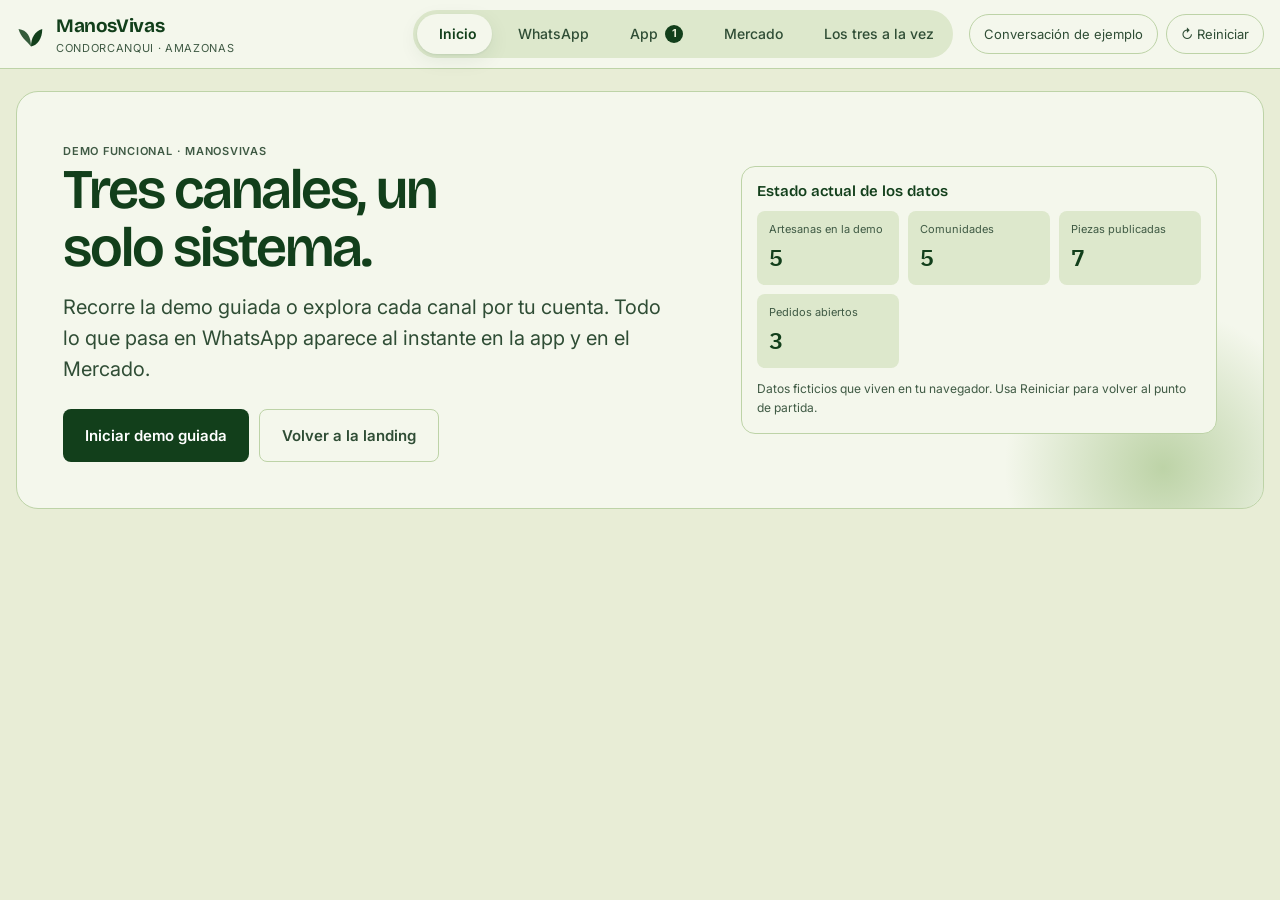
==== demo.html @ 079ddec4 "ManosVivas: landing y demo funcional Landing animada y demo navegable de los tres canales (Agente Ne" ====
<!doctype html>
<html lang="es-PE">
<head>
<meta name="viewport" content="width=device-width, initial-scale=1, viewport-fit=cover">
<meta charset="utf-8">
<title>ManosVivas · Demo</title>
<meta name="claude:viewport-fit-sides" content="cover">
<meta name="description" content="Prototipo navegable de ManosVivas: Agente Negocio, Agente Marca y Mercado, sincronizados en vivo.">
<link rel="icon" href="data:image/svg+xml,%3Csvg xmlns=%22http://www.w3.org/2000/svg%22 viewBox=%220 0 28 28%22%3E%3Cpath d=%22M14 26c0-8 3.5-14 11-16 0 9-4.5 15-11 16Z%22 fill=%22%23123F1B%22/%3E%3Cpath d=%22M14 26C9.5 20 5 17.5 2.5 9c8 1 11.5 6.5 11.5 17Z%22 fill=%22%2390AD2E%22/%3E%3C/svg%3E">
<link rel="preconnect" href="https://fonts.googleapis.com">
<link rel="preconnect" href="https://fonts.gstatic.com" crossorigin>
<link rel="stylesheet" href="https://fonts.googleapis.com/css2?family=Bricolage+Grotesque:opsz,wght@12..96,500;12..96,600;12..96,700&family=IBM+Plex+Mono:wght@400;600;700&family=Inter:wght@400;500;600;700&display=swap">
<link rel="stylesheet" href="css/estilos.css">
</head>
<body>

<div id="app-raiz"></div>

<noscript>
  <div style="padding:32px;font-family:system-ui">
    <h1>ManosVivas</h1>
    <p>Este prototipo necesita JavaScript para funcionar. Actívalo y recarga la página.</p>
  </div>
</noscript>

<script src="js/semilla.js"></script>
<script src="js/almacen.js"></script>
<script src="js/ui.js"></script>
<script src="js/agente.js"></script>
<script src="js/canal-whatsapp.js"></script>
<script src="js/canal-app.js"></script>
<script src="js/canal-mercado.js"></script>
<script src="js/main.js"></script>
</body>
</html>
---- css/estilos.css ----
﻿/* ManosVivas · Hoja de estilos
 * Layout: barra superior con pestañas; cada canal vive en su propia vista.
 * En escritorio la vista "Sincronía" pone los tres canales en columnas.
 * Color: verde de río (acento), arcilla y oro apagado sobre un papel frío.
 */

/* ManosVivas · Demo
 * Paleta de la marca: verde oscuro #123F1B, menta #BDD3A7, crema #E8EDD6, matcha #90AD2E.
 * Las series de gráficos conservan colores validados para daltonismo (ver dataviz).
 * Estados de WhatsApp conservan sus colores de marca.
 */

:root {
  /* superficies */
  --papel: #E8EDD6;
  --superficie: #F4F7EC;
  --superficie-2: #DDE8CC;
  --borde: #BDD3A7;
  --borde-fuerte: #8FAA78;

  /* tinta */
  --tinta: #123F1B;
  --tinta-2: #2F4D35;
  --tinta-3: #3F5A44;

  /* acentos */
  --rio: #123F1B;
  --rio-claro: #BDD3A7;
  --arcilla: #123F1B;
  --arcilla-clara: #BDD3A7;
  --oro: #3E5A12;
  --oro-claro: #D8E6B0;
  --matcha: #90AD2E;

  /* series de gráficos (validadas para daltonismo) */
  --s1: #C0522B;
  --s2: #0F8A66;
  --s3: #D29A1E;
  --s4: #7A4FA8;

  /* estado */
  --ok: #123F1B;
  --aviso: #3E5A12;
  --alerta: #A8321F;

  /* whatsapp (marca de WhatsApp) */
  --wa-verde: #075E54;
  --wa-verde-2: #128C7E;
  --wa-fondo: #ECE5DD;
  --wa-burbuja-yo: #DCF8C6;
  --wa-burbuja-bot: #FFFFFF;
  --wa-tinta: #111B21;

  /* tipografía */
  --display: 'Bricolage Grotesque', 'Segoe UI', system-ui, sans-serif;
  --texto: 'Inter', system-ui, -apple-system, sans-serif;
  --mono: 'IBM Plex Mono', ui-monospace, 'Cascadia Mono', monospace;

  /* forma */
  --r-s: 8px;
  --r-m: 14px;
  --r-l: 22px;
  --sombra: 0 1px 2px rgba(18, 63, 27, .08), 0 6px 20px rgba(18, 63, 27, .08);
  --sombra-alta: 0 10px 40px rgba(18, 63, 27, .2);
}

@media (prefers-color-scheme: dark) {
  :root:not([data-theme="light"]) {
    --papel: #0B1F10;
    --superficie: #12291A;
    --superficie-2: #183521;
    --borde: #2B5233;
    --borde-fuerte: #3F6B47;
    --tinta: #E8EDD6;
    --tinta-2: #BDD3A7;
    --tinta-3: #9DB98A;
    --rio: #90AD2E;
    --rio-claro: #1F3F24;
    --arcilla: #90AD2E;
    --arcilla-clara: #1F3F24;
    --oro: #A9C945;
    --oro-claro: #26401C;
    --matcha: #90AD2E;
    --s1: #D2683A; --s2: #2FA87C; --s3: #B4882E; --s4: #9276C4;
    --ok: #90AD2E; --aviso: #C9DB6A; --alerta: #E57A66;
    --wa-verde: #1F2C34; --wa-verde-2: #2A3942; --wa-fondo: #0B141A;
    --wa-burbuja-yo: #005C4B; --wa-burbuja-bot: #202C33; --wa-tinta: #E9EDEF;
    --sombra: 0 1px 2px rgba(0,0,0,.4), 0 6px 20px rgba(0,0,0,.35);
    --sombra-alta: 0 10px 40px rgba(0,0,0,.6);
    color-scheme: dark;
  }
}

:root[data-theme="dark"] {
  --papel: #0B1F10;
  --superficie: #12291A;
  --superficie-2: #183521;
  --borde: #2B5233;
  --borde-fuerte: #3F6B47;
  --tinta: #E8EDD6;
  --tinta-2: #BDD3A7;
  --tinta-3: #9DB98A;
  --rio: #90AD2E;
  --rio-claro: #1F3F24;
  --arcilla: #90AD2E;
  --arcilla-clara: #1F3F24;
  --oro: #A9C945;
  --oro-claro: #26401C;
  --matcha: #90AD2E;
  --s1: #D2683A; --s2: #2FA87C; --s3: #B4882E; --s4: #9276C4;
  --ok: #90AD2E; --aviso: #C9DB6A; --alerta: #E57A66;
  --wa-verde: #1F2C34; --wa-verde-2: #2A3942; --wa-fondo: #0B141A;
  --wa-burbuja-yo: #005C4B; --wa-burbuja-bot: #202C33; --wa-tinta: #E9EDEF;
  --sombra: 0 1px 2px rgba(0,0,0,.4), 0 6px 20px rgba(0,0,0,.35);
  --sombra-alta: 0 10px 40px rgba(0,0,0,.6);
  color-scheme: dark;
}

* { box-sizing: border-box; }

body {
  margin: 0;
  background: var(--papel);
  color: var(--tinta);
  font-family: var(--texto);
  font-size: 15px;
  line-height: 1.55;
  -webkit-font-smoothing: antialiased;
}

h1, h2, h3, h4 { font-family: var(--display); font-weight: 600; text-wrap: balance; margin: 0; line-height: 1.2; }
p { margin: 0; }
button { font: inherit; color: inherit; }
a { color: var(--rio); }

:focus-visible { outline: 2.5px solid var(--arcilla); outline-offset: 2px; border-radius: 4px; }

.num { font-variant-numeric: tabular-nums; font-family: var(--mono); }
.oculto { display: none !important; }
.solo-lectura { position: absolute; width: 1px; height: 1px; overflow: hidden; clip: rect(0 0 0 0); white-space: nowrap; }

/* ===================== barra superior ===================== */
.barra {
  position: sticky;
  top: env(safe-area-inset-top, 0px);
  z-index: 30;
  background: var(--superficie);
  border-bottom: 1px solid var(--borde);
}
body::before {
  content: ""; position: fixed; inset: 0 0 auto; height: env(safe-area-inset-top, 0px);
  z-index: 31; background: var(--superficie);
}
.barra__interior {
  display: flex; align-items: center; gap: 16px; flex-wrap: wrap;
  padding-block: 10px;
  padding-left: max(16px, env(safe-area-inset-left, 0px));
  padding-right: max(16px, env(safe-area-inset-right, 0px));
  max-width: 1480px; margin: 0 auto;
}
.marca { display: flex; align-items: center; gap: 10px; margin-right: auto; }
.marca__hoja { width: 30px; height: 30px; flex: none; }
.marca__nombre { font-family: var(--display); font-weight: 700; font-size: 19px; letter-spacing: -.02em; }
.marca__nombre span { color: var(--rio); }
.marca__sub { font-size: 11px; color: var(--tinta-3); letter-spacing: .06em; text-transform: uppercase; }

.pestanas { display: flex; gap: 4px; background: var(--superficie-2); padding: 4px; border-radius: 999px; flex-wrap: wrap; }
.pestana {
  position: relative; border: 0; background: transparent; cursor: pointer;
  padding: 9px 15px; border-radius: 999px; font-size: 14px; font-weight: 500;
  color: var(--tinta-2); min-height: 40px; display: flex; align-items: center; gap: 7px;
  transition: background .18s, color .18s;
}
.pestana:hover { color: var(--tinta); }
.pestana[aria-selected="true"] { background: var(--superficie); color: var(--tinta); box-shadow: var(--sombra); font-weight: 600; }
.pestana__punto {
  min-width: 18px; height: 18px; padding: 0 5px; border-radius: 9px; background: var(--rio);
  color: #E8EDD6; font-size: 11px; font-weight: 700; display: grid; place-items: center;
}
.pestana__punto:empty, .pestana__punto[data-n="0"] { display: none; }

.acciones-barra { display: flex; gap: 8px; align-items: center; }
.boton-icono {
  border: 1px solid var(--borde); background: var(--superficie); border-radius: 999px;
  min-height: 40px; padding: 0 14px; cursor: pointer; font-size: 13px; color: var(--tinta-2);
  display: inline-flex; align-items: center; gap: 6px; transition: border-color .18s, color .18s;
}
.boton-icono:hover { border-color: var(--borde-fuerte); color: var(--tinta); }
.boton-icono--fuerte { background: var(--rio); color: #fff; border-color: var(--rio); font-weight: 600; }
.boton-icono--fuerte:hover { color: #fff; filter: brightness(1.06); }
:root[data-theme="dark"] .boton-icono--fuerte { color: #06130F; }
@media (prefers-color-scheme: dark) { :root:not([data-theme="light"]) .boton-icono--fuerte { color: #06130F; } }
@media (prefers-color-scheme: light) { :root:not([data-theme="dark"]) .boton-icono--fuerte { color: #fff; } }

/* ===================== lienzo ===================== */
.lienzo {
  max-width: 1480px; margin: 0 auto;
  padding-block: 22px 56px;
  padding-left: max(16px, env(safe-area-inset-left, 0px));
  padding-right: max(16px, env(safe-area-inset-right, 0px));
}
.vista[hidden] { display: none !important; }
/* fuera del visor de Claude nadie más garantiza esto: la guía oculta usa display:flex */
[hidden] { display: none !important; }

/* ===================== marco de teléfono ===================== */
.telefono {
  width: 100%; max-width: 400px; margin: 0 auto;
  border: 1px solid var(--borde-fuerte); border-radius: 30px;
  background: var(--superficie); box-shadow: var(--sombra-alta);
  overflow: hidden; display: flex; flex-direction: column;
  height: min(760px, calc(100dvh - 190px)); min-height: 520px;
}
.sincronia .telefono { height: min(700px, calc(100dvh - 210px)); box-shadow: var(--sombra); }

/* ===================== WhatsApp ===================== */
.wa { display: flex; flex-direction: column; height: 100%; background: var(--wa-fondo); }
.wa__barra {
  background: var(--wa-verde); color: #fff; display: flex; align-items: center; gap: 11px;
  padding: 11px 14px; flex: none;
}
.wa__volver { font-size: 18px; opacity: .85; }
.wa__avatar {
  width: 40px; height: 40px; border-radius: 50%; background: #25D366; flex: none;
  display: grid; place-items: center; font-size: 20px;
}
.wa__quien { flex: 1; min-width: 0; }
.wa__nombre { font-weight: 600; font-size: 15px; line-height: 1.25; }
.wa__estado { font-size: 12px; opacity: .8; }
.wa__iconos { display: flex; gap: 14px; font-size: 15px; opacity: .85; }

.wa__persona {
  display: flex; align-items: center; gap: 8px; flex-wrap: wrap;
  background: var(--wa-verde-2); color: #fff; padding: 7px 12px; font-size: 12px; flex: none;
}
.wa__persona label { opacity: .8; }
.wa__persona select {
  background: rgba(255,255,255,.14); color: #fff; border: 1px solid rgba(255,255,255,.3);
  border-radius: 999px; padding: 5px 10px; font-size: 12px; min-height: 30px;
}
.wa__persona select option { color: #111; }

.wa__hilo {
  flex: 1; overflow-y: auto; padding: 14px 12px 8px;
  display: flex; flex-direction: column; gap: 7px;
  background-image: radial-gradient(circle at 12% 18%, rgba(15,107,82,.05) 0 2px, transparent 2px),
                    radial-gradient(circle at 70% 60%, rgba(192,82,43,.05) 0 2px, transparent 2px);
  background-size: 110px 110px, 150px 150px;
}
/* El hilo es flex en columna: sin esto, las tarjetas con overflow oculto
   se encogen a cero cuando la conversación empieza a desbordar. */
.wa__dia, .burbuja, .tarjeta-wa, .chips, .escribiendo { flex: 0 0 auto; }

.wa__dia {
  align-self: center; background: var(--wa-burbuja-bot); color: var(--tinta-3);
  font-size: 11px; padding: 4px 11px; border-radius: 8px; box-shadow: var(--sombra); margin: 4px 0;
}

.burbuja {
  max-width: 85%; padding: 7px 10px 6px; border-radius: 9px; position: relative;
  box-shadow: 0 1px 1px rgba(0,0,0,.12); font-size: 14.2px; line-height: 1.45;
  color: var(--wa-tinta); white-space: pre-wrap; word-break: break-word;
  animation: entra .22s ease-out;
}
@keyframes entra { from { opacity: 0; transform: translateY(6px); } to { opacity: 1; transform: none; } }
@media (prefers-reduced-motion: reduce) { .burbuja { animation: none; } }
.burbuja--bot { align-self: flex-start; background: var(--wa-burbuja-bot); border-top-left-radius: 2px; }
.burbuja--yo { align-self: flex-end; background: var(--wa-burbuja-yo); border-top-right-radius: 2px; }
.burbuja b, .burbuja strong { font-weight: 600; }
.burbuja em { font-style: italic; opacity: .9; }
.burbuja__pie { display: flex; align-items: center; gap: 4px; justify-content: flex-end; margin-top: 2px; }
.burbuja__hora { font-size: 10.5px; color: var(--tinta-3); }
.burbuja--yo .burbuja__hora { color: rgba(17,27,33,.5); }
:root[data-theme="dark"] .burbuja--yo .burbuja__hora { color: rgba(233,237,239,.6); }
@media (prefers-color-scheme: dark) { :root:not([data-theme="light"]) .burbuja--yo .burbuja__hora { color: rgba(233,237,239,.6); } }
.ticks { font-size: 12px; color: #53BDEB; letter-spacing: -2px; }
.burbuja__nota {
  display: block; margin-top: 7px; padding-top: 6px; border-top: 1px dashed var(--borde);
  font-size: 11px; color: var(--tinta-3); white-space: normal; font-style: italic;
}

.escribiendo { align-self: flex-start; background: var(--wa-burbuja-bot); border-radius: 9px; padding: 11px 14px; box-shadow: 0 1px 1px rgba(0,0,0,.12); display: flex; gap: 4px; }
.escribiendo i { width: 7px; height: 7px; border-radius: 50%; background: var(--tinta-3); animation: pulso 1.1s infinite; }
.escribiendo i:nth-child(2) { animation-delay: .18s; }
.escribiendo i:nth-child(3) { animation-delay: .36s; }
@keyframes pulso { 0%,60%,100% { opacity: .3; transform: translateY(0); } 30% { opacity: 1; transform: translateY(-3px); } }

/* tarjetas dentro del chat */
.tarjeta-wa {
  align-self: flex-start; max-width: 90%; background: var(--wa-burbuja-bot); border-radius: 9px;
  border-top-left-radius: 2px; box-shadow: 0 1px 1px rgba(0,0,0,.12); overflow: hidden;
  animation: entra .22s ease-out; color: var(--wa-tinta);
}
.tarjeta-wa__cabeza {
  display: flex; align-items: center; gap: 8px; padding: 9px 12px;
  background: var(--rio-claro); color: var(--rio); font-weight: 600; font-size: 13.5px;
}
.tarjeta-wa__cuerpo { padding: 11px 12px; font-size: 13.5px; }
.tarjeta-wa__pie { padding: 8px 12px 10px; font-size: 11px; color: var(--tinta-3); border-top: 1px solid var(--borde); }

.cifras { display: grid; grid-template-columns: 1fr 1fr; gap: 8px; }
.cifra { background: var(--superficie-2); border-radius: var(--r-s); padding: 9px 11px; }
.cifra__et { font-size: 11px; color: var(--tinta-3); }
.cifra__v { font-family: var(--mono); font-size: 20px; font-weight: 600; letter-spacing: -.02em; font-variant-numeric: tabular-nums; }

.lineas { display: flex; flex-direction: column; gap: 0; }
.linea { display: flex; justify-content: space-between; gap: 12px; padding: 7px 0; border-bottom: 1px solid var(--borde); font-size: 13.5px; }
.linea:last-child { border-bottom: 0; }
.linea span:last-child { font-family: var(--mono); font-variant-numeric: tabular-nums; }
.linea--total { font-weight: 700; border-top: 2px solid var(--borde-fuerte); border-bottom: 0; padding-top: 9px; margin-top: 3px; }
.linea--total span:last-child { color: var(--rio); font-size: 17px; }
.linea__pt { width: 10px; height: 10px; border-radius: 3px; flex: none; display: inline-block; margin-right: 7px; }

.chips { display: flex; flex-wrap: wrap; gap: 6px; align-self: flex-start; max-width: 95%; margin: 1px 0 6px; }
.chip {
  border: 1px solid var(--rio); background: var(--wa-burbuja-bot); color: var(--rio);
  border-radius: 999px; padding: 8px 14px; font-size: 13px; cursor: pointer; min-height: 38px;
  font-weight: 500; transition: background .15s, transform .1s;
}
.chip:hover { background: var(--rio-claro); }
.chip:active { transform: scale(.97); }

.wa__pie {
  display: flex; align-items: flex-end; gap: 7px; padding: 8px 10px; flex: none;
  background: var(--wa-fondo); border-top: 1px solid rgba(0,0,0,.06);
  padding-bottom: max(8px, env(safe-area-inset-bottom, 0px));
}
.wa__caja { flex: 1; display: flex; align-items: center; gap: 8px; background: var(--wa-burbuja-bot); border-radius: 22px; padding: 6px 12px; min-height: 44px; }
.wa__caja input { flex: 1; border: 0; background: transparent; font: inherit; color: var(--wa-tinta); min-width: 0; outline: none; }
.wa__caja button { border: 0; background: transparent; cursor: pointer; font-size: 17px; opacity: .6; padding: 4px; }
.wa__caja button:hover { opacity: 1; }
.wa__enviar {
  width: 44px; height: 44px; border-radius: 50%; border: 0; background: var(--wa-verde-2);
  color: #fff; font-size: 18px; cursor: pointer; flex: none; display: grid; place-items: center;
}
.wa__enviar:hover { filter: brightness(1.1); }

.pieza-foto { width: 100%; max-width: 230px; border-radius: 7px; display: block; }

/* código de un solo uso */
.otp {
  display: flex; gap: 8px; justify-content: center; margin: 9px 0 3px;
}
.otp span {
  font-family: var(--mono); font-size: 25px; font-weight: 700; letter-spacing: .04em;
  background: var(--superficie-2); border: 1px solid var(--borde); border-radius: 7px;
  width: 36px; height: 48px; display: grid; place-items: center; color: var(--rio);
}

/* ===================== aplicación de la coordinadora ===================== */
.app { display: flex; flex-direction: column; height: 100%; background: var(--superficie); }
.app__barra {
  background: var(--rio); color: #fff; padding: 13px 16px; flex: none;
  display: flex; align-items: center; gap: 11px;
}
@media (prefers-color-scheme: dark) { :root:not([data-theme="light"]) .app__barra { color: #06130F; } }
@media (prefers-color-scheme: light) { :root:not([data-theme="dark"]) .app__barra { color: #fff; } }
:root[data-theme="dark"] .app__barra { color: #06130F; }
.app__barra h3 { font-size: 16px; }
.app__barra small { opacity: .8; font-size: 11.5px; display: block; }
.app__salir { margin-left: auto; background: rgba(255,255,255,.18); border: 0; border-radius: 999px; padding: 7px 13px; font-size: 12px; cursor: pointer; min-height: 36px; }

.app__cuerpo { flex: 1; overflow-y: auto; padding: 14px; display: flex; flex-direction: column; gap: 13px; }
.app__tabs { display: flex; flex: none; border-top: 1px solid var(--borde); background: var(--superficie); padding-bottom: max(0px, env(safe-area-inset-bottom, 0px)); }
.app__tab {
  flex: 1; border: 0; background: transparent; cursor: pointer; padding: 9px 2px 11px;
  display: flex; flex-direction: column; align-items: center; gap: 3px; font-size: 10.5px;
  color: var(--tinta-3); min-height: 56px; position: relative;
}
.app__tab[aria-selected="true"] { color: var(--rio); font-weight: 600; }
.app__tab em { font-size: 19px; font-style: normal; }
.app__tab .globo {
  position: absolute; top: 5px; right: 50%; margin-right: -22px;
  background: var(--arcilla); color: #fff; border-radius: 9px; min-width: 17px; height: 17px;
  font-size: 10px; font-weight: 700; display: grid; place-items: center; padding: 0 4px;
}

/* acceso con código */
.acceso { flex: 1; display: flex; flex-direction: column; justify-content: center; gap: 15px; padding: 26px 22px; text-align: center; }
.acceso h3 { font-size: 21px; }
.acceso p { color: var(--tinta-2); font-size: 14px; }
.campo { display: flex; flex-direction: column; gap: 6px; text-align: left; }
.campo label { font-size: 12px; font-weight: 600; color: var(--tinta-2); }
.campo select, .campo input {
  border: 1px solid var(--borde-fuerte); border-radius: var(--r-s); padding: 11px 13px;
  background: var(--superficie); color: var(--tinta); font: inherit; min-height: 46px; width: 100%;
}
.campo input.otp-entrada { font-family: var(--mono); font-size: 22px; letter-spacing: .3em; text-align: center; }
.boton {
  border: 0; border-radius: var(--r-s); padding: 13px 18px; background: var(--rio); color: #fff;
  font-weight: 600; cursor: pointer; min-height: 48px; width: 100%; font-size: 15px;
  transition: filter .15s;
}
.boton:hover { filter: brightness(1.08); }
.boton:disabled { opacity: .5; cursor: progress; }
.boton--plano { background: transparent; color: var(--tinta-2); border: 1px solid var(--borde); }
.boton--arcilla { background: var(--arcilla); }
:root[data-theme="dark"] .boton:not(.boton--plano) { color: #06130F; }
@media (prefers-color-scheme: dark) { :root:not([data-theme="light"]) .boton:not(.boton--plano) { color: #06130F; } }
@media (prefers-color-scheme: light) { :root:not([data-theme="dark"]) .boton:not(.boton--plano) { color: #fff; } }
:root[data-theme="dark"] .boton--plano { color: var(--tinta-2); }
@media (prefers-color-scheme: dark) { :root:not([data-theme="light"]) .boton--plano { color: var(--tinta-2); } }

/* ===================== bloques comunes ===================== */
.bloque { background: var(--superficie); border: 1px solid var(--borde); border-radius: var(--r-m); padding: 15px; }
.bloque--plano { border: 0; background: var(--superficie-2); }
.bloque__cabeza { display: flex; align-items: baseline; justify-content: space-between; gap: 6px 12px; margin-bottom: 11px; flex-wrap: wrap; }
.bloque__cabeza h4 { font-size: 15px; }
.bloque__cabeza a, .bloque__cabeza button.enlace { font-size: 12.5px; color: var(--rio); background: none; border: 0; cursor: pointer; text-decoration: underline; }

.rotulo { font-size: 11px; letter-spacing: .07em; text-transform: uppercase; color: var(--tinta-3); font-weight: 600; }

.insignia {
  display: inline-flex; align-items: center; gap: 5px; border-radius: 999px;
  padding: 3px 10px; font-size: 11.5px; font-weight: 600; border: 1px solid transparent;
}
.insignia--nuevo { background: var(--arcilla-clara); color: var(--arcilla); }
.insignia--produccion { background: var(--oro-claro); color: var(--oro); }
.insignia--listo { background: var(--rio-claro); color: var(--rio); }
.insignia--enviado { background: var(--superficie-2); color: var(--tinta-3); border-color: var(--borde); }
.insignia__pt { width: 7px; height: 7px; border-radius: 50%; background: currentColor; }

.kpis { display: grid; grid-template-columns: repeat(auto-fit, minmax(108px, 1fr)); gap: 9px; }
.kpi { background: var(--superficie-2); border-radius: var(--r-s); padding: 11px 12px; min-width: 0; }
.kpi__et { font-size: 11px; color: var(--tinta-3); line-height: 1.3; }
.kpi__v { font-family: var(--mono); font-size: 23px; font-weight: 600; letter-spacing: -.03em; font-variant-numeric: tabular-nums; margin-top: 2px; }
.kpi__v small { font-size: 13px; color: var(--tinta-3); font-weight: 400; }

.barra-avance { height: 7px; border-radius: 4px; background: var(--superficie-2); overflow: hidden; }
.barra-avance i { display: block; height: 100%; background: var(--rio); border-radius: 4px; transition: width .5s ease-out; }

.lista-limpia { list-style: none; margin: 0; padding: 0; display: flex; flex-direction: column; gap: 9px; }

.fila-persona { display: flex; align-items: center; gap: 10px; }
.avatar {
  width: 36px; height: 36px; border-radius: 50%; flex: none; display: grid; place-items: center;
  color: #fff; font-weight: 700; font-size: 14px; font-family: var(--display);
}
.fila-persona__t { flex: 1; min-width: 0; }
.fila-persona__n { font-weight: 600; font-size: 13.5px; }
.fila-persona__s { font-size: 11.5px; color: var(--tinta-3); }

/* tareas */
.tarea { border: 1px solid var(--oro); background: var(--oro-claro); border-radius: var(--r-m); padding: 13px; display: flex; flex-direction: column; gap: 9px; }
.tarea h4 { font-size: 14px; }
.tarea p { font-size: 12.5px; color: var(--tinta-2); }
.audio-falso { display: flex; align-items: center; gap: 9px; background: var(--superficie); border-radius: 999px; padding: 7px 13px; }
.audio-falso__play { width: 30px; height: 30px; border-radius: 50%; background: var(--rio); color: #fff; border: 0; cursor: pointer; display: grid; place-items: center; flex: none; }
.onda { flex: 1; display: flex; align-items: center; gap: 2px; height: 22px; }
.onda i { flex: 1; background: var(--borde-fuerte); border-radius: 2px; }
.botonera { display: flex; gap: 8px; flex-wrap: wrap; }
.botonera .boton { width: auto; flex: 1; min-width: 120px; padding: 10px 14px; min-height: 42px; font-size: 13.5px; }

/* kanban */
.kanban { display: grid; grid-template-columns: repeat(3, 1fr); gap: 8px; }
.kanban__col { background: var(--superficie-2); border-radius: var(--r-s); padding: 9px; min-width: 0; }
.kanban__t { font-size: 10.5px; text-transform: uppercase; letter-spacing: .05em; color: var(--tinta-3); font-weight: 700; margin-bottom: 7px; }
.kanban__card { background: var(--superficie); border: 1px solid var(--borde); border-radius: var(--r-s); padding: 8px; font-size: 11.5px; margin-bottom: 6px; }
.kanban__card b { display: block; font-size: 12px; margin-bottom: 2px; }

/* ===================== mercado ===================== */
.mercado { display: flex; flex-direction: column; gap: 22px; }
.mercado__cabecera {
  background: var(--superficie); border: 1px solid var(--borde); border-radius: var(--r-l);
  padding: 26px 24px; display: flex; gap: 26px; align-items: center; flex-wrap: wrap;
}
.mercado__cabecera h2 { font-size: clamp(24px, 3.4vw, 36px); letter-spacing: -.025em; }
.mercado__cabecera p { color: var(--tinta-2); max-width: 54ch; margin-top: 8px; }
.mercado__cabecera .kpis { flex: none; min-width: 250px; grid-template-columns: repeat(2, minmax(110px, 1fr)); }

.filtros { display: flex; gap: 7px; flex-wrap: wrap; align-items: center; }
.filtro {
  border: 1px solid var(--borde-fuerte); background: var(--superficie); border-radius: 999px;
  padding: 8px 15px; font-size: 13px; cursor: pointer; min-height: 40px; color: var(--tinta-2);
}
.filtro[aria-pressed="true"] { background: var(--rio); border-color: var(--rio); color: #fff; font-weight: 600; }
:root[data-theme="dark"] .filtro[aria-pressed="true"] { color: #06130F; }
@media (prefers-color-scheme: dark) { :root:not([data-theme="light"]) .filtro[aria-pressed="true"] { color: #06130F; } }
@media (prefers-color-scheme: light) { :root:not([data-theme="dark"]) .filtro[aria-pressed="true"] { color: #fff; } }

.rejilla { display: grid; grid-template-columns: repeat(auto-fill, minmax(230px, 1fr)); gap: 16px; }
.pieza {
  background: var(--superficie); border: 1px solid var(--borde); border-radius: var(--r-m);
  overflow: hidden; cursor: pointer; text-align: left; padding: 0; display: flex; flex-direction: column;
  transition: transform .18s, box-shadow .18s, border-color .18s;
}
.pieza:hover { transform: translateY(-3px); box-shadow: var(--sombra); border-color: var(--borde-fuerte); }
.pieza__img { aspect-ratio: 4/3; width: 100%; max-width: 100%; display: block; position: relative; }
.pieza__cuerpo { padding: 12px 13px 14px; display: flex; flex-direction: column; gap: 5px; flex: 1; }
.pieza__nombre { font-family: var(--display); font-weight: 600; font-size: 15px; line-height: 1.25; }
.pieza__autora { font-size: 12px; color: var(--tinta-3); }
.pieza__pie { display: flex; align-items: center; justify-content: space-between; gap: 8px; margin-top: auto; padding-top: 7px; }
.pieza__precio { font-family: var(--mono); font-weight: 700; font-size: 17px; font-variant-numeric: tabular-nums; }
.cinta {
  position: absolute; top: 9px; left: 9px; background: var(--arcilla); color: #fff;
  font-size: 10.5px; font-weight: 700; padding: 3px 9px; border-radius: 999px;
  text-transform: uppercase; letter-spacing: .05em;
}

/* ficha de producto */
.ficha { display: grid; grid-template-columns: minmax(0, .88fr) minmax(0, 1.12fr); gap: 26px; align-items: start; }
.ficha__media { display: flex; flex-direction: column; gap: 12px; position: sticky; top: 92px; }
.ficha__img { width: 100%; max-width: 100%; aspect-ratio: 4/3; max-height: 380px; border-radius: var(--r-m); }
@media (max-width: 1100px) { .ficha__media { position: static; } }
.trazabilidad { display: flex; flex-direction: column; gap: 0; }
.traza {
  display: grid; grid-template-columns: 22px 1fr; gap: 12px; padding: 11px 0;
  border-bottom: 1px solid var(--borde);
}
.traza:last-child { border-bottom: 0; }
.traza__ic { width: 22px; height: 22px; display: grid; place-items: center; font-size: 14px; }
.traza__et { font-size: 11px; text-transform: uppercase; letter-spacing: .06em; color: var(--tinta-3); font-weight: 600; }
.traza__v { font-size: 13.5px; }
.qr { display: flex; align-items: center; gap: 14px; background: var(--superficie-2); border-radius: var(--r-m); padding: 14px; }
.qr__codigo { font-family: var(--mono); font-size: 12px; color: var(--tinta-2); }

.precio-desglose { display: flex; flex-direction: column; gap: 10px; }
.barra-apilada { display: flex; height: 30px; border-radius: 6px; overflow: hidden; background: var(--superficie-2); }
.barra-apilada i { display: block; height: 100%; border-right: 2px solid var(--superficie); }
.barra-apilada i:last-child { border-right: 0; }
.leyenda { display: flex; flex-wrap: wrap; gap: 10px 16px; }
.leyenda span { display: inline-flex; align-items: center; gap: 6px; font-size: 12px; color: var(--tinta-2); }
.leyenda i { width: 11px; height: 11px; border-radius: 3px; flex: none; }

/* ===================== avisos ===================== */
.avisos {
  position: fixed; z-index: 60;
  right: max(14px, env(safe-area-inset-right, 0px));
  bottom: max(14px, env(safe-area-inset-bottom, 0px));
  display: flex; flex-direction: column; gap: 9px; max-width: min(340px, calc(100vw - 28px));
}
.aviso {
  background: var(--superficie); border: 1px solid var(--borde); border-left: 4px solid var(--rio);
  border-radius: var(--r-s); padding: 11px 14px; box-shadow: var(--sombra-alta);
  display: flex; gap: 10px; align-items: flex-start; animation: entraAviso .25s ease-out;
}
@keyframes entraAviso { from { opacity: 0; transform: translateX(18px); } to { opacity: 1; transform: none; } }
@media (prefers-reduced-motion: reduce) { .aviso { animation: none; } }
.aviso--mercado { border-left-color: var(--arcilla); }
.aviso--app { border-left-color: var(--oro); }
.aviso__ic { font-size: 16px; }
.aviso__t { font-size: 12.5px; }
.aviso__canal { font-size: 10.5px; text-transform: uppercase; letter-spacing: .06em; color: var(--tinta-3); font-weight: 700; }

/* ===================== sincronía ===================== */
.sincronia { display: grid; grid-template-columns: repeat(3, minmax(0, 1fr)); gap: 16px; align-items: start; }
.sincronia__col { display: flex; flex-direction: column; gap: 9px; min-width: 0; }
.sincronia__et { display: flex; align-items: center; gap: 8px; }
.sincronia .mercado-mini {
  border: 1px solid var(--borde); border-radius: var(--r-m); background: var(--superficie);
  padding: 13px; height: min(700px, calc(100dvh - 210px)); overflow-y: auto;
  display: flex; flex-direction: column; gap: 12px;
}

/* ===================== pitch ===================== */
.pitch { display: flex; flex-direction: column; gap: 30px; }
.heroe {
  border-radius: var(--r-l); border: 1px solid var(--borde); background: var(--superficie);
  padding: clamp(26px, 4vw, 46px); display: grid; grid-template-columns: minmax(0, 1.15fr) minmax(0, .85fr);
  gap: 34px; align-items: center; position: relative; overflow: hidden;
}
.heroe::after {
  content: ""; position: absolute; inset: auto -60px -120px auto; width: 320px; height: 320px;
  border-radius: 50%; background: radial-gradient(circle, var(--rio-claro) 0%, transparent 70%); pointer-events: none;
}
.heroe h1 { font-size: clamp(32px, 5.4vw, 56px); letter-spacing: -.035em; line-height: 1.04; }
.heroe h1 span { color: var(--rio); }
.heroe__lema { font-size: clamp(16px, 2vw, 20px); color: var(--tinta-2); margin-top: 14px; max-width: 46ch; }
.heroe__meta { display: flex; gap: 8px; flex-wrap: wrap; margin-top: 18px; }
.heroe__acciones { display: flex; gap: 10px; flex-wrap: wrap; margin-top: 24px; }
.heroe__acciones .boton { width: auto; padding: 14px 22px; }

.pilares { display: grid; grid-template-columns: repeat(auto-fit, minmax(255px, 1fr)); gap: 16px; }
.pilar { border: 1px solid var(--borde); border-radius: var(--r-m); padding: 20px; background: var(--superficie); display: flex; flex-direction: column; gap: 9px; }
.pilar__n { font-family: var(--mono); font-size: 12px; color: var(--tinta-3); font-weight: 600; }
.pilar__ic { font-size: 26px; }
.pilar h3 { font-size: 18px; }
.pilar p { font-size: 13.5px; color: var(--tinta-2); }
.pilar__canal { margin-top: auto; padding-top: 10px; font-size: 11.5px; color: var(--tinta-3); border-top: 1px solid var(--borde); }

.ejes { display: grid; grid-template-columns: repeat(auto-fit, minmax(230px, 1fr)); gap: 14px; }
.eje { border-left: 3px solid var(--rio); padding: 4px 0 4px 15px; }
.eje:nth-child(2) { border-left-color: var(--arcilla); }
.eje:nth-child(3) { border-left-color: var(--oro); }
.eje h4 { font-size: 14.5px; }
.eje p { font-size: 13px; color: var(--tinta-2); margin-top: 4px; }

.honestidad { border: 1px dashed var(--borde-fuerte); border-radius: var(--r-m); padding: 20px; background: var(--superficie-2); }
.honestidad h3 { font-size: 16px; margin-bottom: 11px; }
.honestidad ul { margin: 0; padding-left: 19px; display: flex; flex-direction: column; gap: 7px; }
.honestidad li { font-size: 13.5px; color: var(--tinta-2); }
.honestidad li b { color: var(--tinta); }

.dos-col { display: grid; grid-template-columns: repeat(auto-fit, minmax(300px, 1fr)); gap: 16px; }

/* tabla */
.tabla-caja { overflow-x: auto; }
table.datos { border-collapse: collapse; width: 100%; font-size: 13px; min-width: 380px; }
table.datos th, table.datos td { text-align: left; padding: 8px 10px; border-bottom: 1px solid var(--borde); }
table.datos th { font-size: 11px; text-transform: uppercase; letter-spacing: .05em; color: var(--tinta-3); }
table.datos td.n { font-family: var(--mono); font-variant-numeric: tabular-nums; text-align: right; }

/* gráfico */
.gra { width: 100%; height: auto; display: block; }

/* guía de demo */
.guia {
  position: fixed; z-index: 70; left: 50%; transform: translateX(-50%);
  bottom: max(16px, env(safe-area-inset-bottom, 0px));
  background: var(--tinta); color: var(--papel); border-radius: var(--r-m);
  padding: 14px 18px; box-shadow: var(--sombra-alta); display: flex; gap: 14px;
  align-items: center; max-width: min(640px, calc(100vw - 32px)); flex-wrap: wrap;
}
.guia__n { font-family: var(--mono); font-size: 12px; opacity: .6; flex: none; }
.guia__t { flex: 1; min-width: 180px; font-size: 13.5px; }
.guia__t b { display: block; font-family: var(--display); font-size: 15px; margin-bottom: 2px; }
.guia__btns { display: flex; gap: 7px; flex: none; }
.guia button {
  border: 1px solid rgba(255,255,255,.3); background: transparent; color: inherit;
  border-radius: 999px; padding: 8px 14px; cursor: pointer; font-size: 13px; min-height: 38px;
}
.guia button.pri { background: var(--rio); border-color: var(--rio); color: #fff; font-weight: 600; }

/* ===================== adaptable ===================== */
@media (max-width: 1100px) {
  .sincronia { grid-template-columns: 1fr; }
  .ficha { grid-template-columns: 1fr; }
  .heroe { grid-template-columns: 1fr; }
}
@media (max-width: 720px) {
  /* En el teléfono el encabezado se comía un cuarto de la pantalla:
     las pestañas pasan a una sola fila que se desliza con el dedo. */
  .barra__interior { gap: 8px; padding-block: 8px; }
  .marca__sub { display: none; }
  .marca__nombre { font-size: 17px; }
  .pestanas {
    order: 3; flex: 1 0 100%; flex-wrap: nowrap; overflow-x: auto;
    scrollbar-width: none; -ms-overflow-style: none;
    scroll-snap-type: x proximity; -webkit-overflow-scrolling: touch;
  }
  .pestanas::-webkit-scrollbar { display: none; }
  .pestana { flex: none; scroll-snap-align: start; padding: 9px 12px; font-size: 13px; }
  .acciones-barra { margin-left: auto; }
  .boton-icono { font-size: 12px; padding: 0 11px; min-height: 38px; }
  .mercado__cabecera { padding: 20px 17px; gap: 18px; }
  .mercado__cabecera .kpis { min-width: 0; width: 100%; }
  .telefono { height: calc(100dvh - 200px); min-height: 460px; border-radius: 22px; }
  .kanban { grid-template-columns: 1fr; }
  .guia { flex-direction: column; align-items: stretch; }
  .guia__btns { justify-content: flex-end; }
}
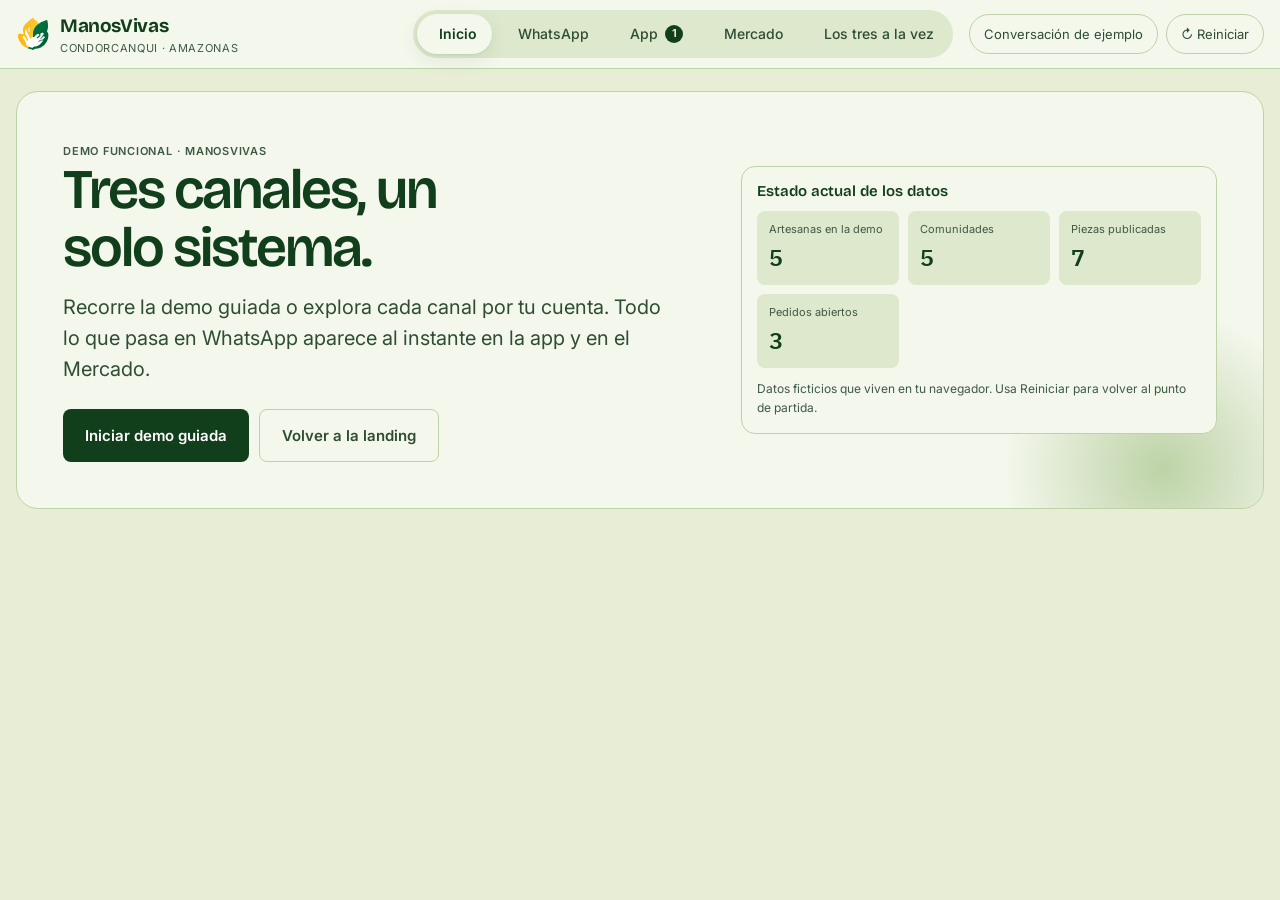
==== commit af585944: "Integra el logo de la marca Reemplaza la hoja dibujada a mano por el logo vectorial en la cabecera d" ====
--- a/demo.html
+++ b/demo.html
@@ -6,7 +6,7 @@
 <title>ManosVivas · Demo</title>
 <meta name="claude:viewport-fit-sides" content="cover">
 <meta name="description" content="Prototipo navegable de ManosVivas: Agente Negocio, Agente Marca y Mercado, sincronizados en vivo.">
-<link rel="icon" href="data:image/svg+xml,%3Csvg xmlns=%22http://www.w3.org/2000/svg%22 viewBox=%220 0 28 28%22%3E%3Cpath d=%22M14 26c0-8 3.5-14 11-16 0 9-4.5 15-11 16Z%22 fill=%22%23123F1B%22/%3E%3Cpath d=%22M14 26C9.5 20 5 17.5 2.5 9c8 1 11.5 6.5 11.5 17Z%22 fill=%22%2390AD2E%22/%3E%3C/svg%3E">
+<link rel="icon" type="image/svg+xml" href="img/Logo_vector.svg">
 <link rel="preconnect" href="https://fonts.googleapis.com">
 <link rel="preconnect" href="https://fonts.gstatic.com" crossorigin>
 <link rel="stylesheet" href="https://fonts.googleapis.com/css2?family=Bricolage+Grotesque:opsz,wght@12..96,500;12..96,600;12..96,700&family=IBM+Plex+Mono:wght@400;600;700&family=Inter:wght@400;500;600;700&display=swap">
--- a/css/estilos.css
+++ b/css/estilos.css
@@ -44,12 +44,31 @@
   --alerta: #A8321F;
 
   /* whatsapp (marca de WhatsApp) */
-  --wa-verde: #075E54;
+  --wa-sistema: #00543D;
+  --wa-verde: #008069;
   --wa-verde-2: #128C7E;
-  --wa-fondo: #ECE5DD;
-  --wa-burbuja-yo: #DCF8C6;
+  --wa-avatar: #00A884;
+  --wa-enviar: #00A884;
+  --wa-fondo: #EFE7DE;
+  --wa-barra-pie: #F0F2F5;
+  --wa-burbuja-yo: #D9FDD3;
   --wa-burbuja-bot: #FFFFFF;
   --wa-tinta: #111B21;
+  --wa-hora: #667781;
+  --wa-icono: #54656F;
+  --wa-azul: #53BDEB;
+  --wa-onda: #C3CBD1;
+  --wa-sep: rgba(17, 27, 33, .09);
+  --wa-dia: #FFFFFF;
+  --wa-dia-tinta: #54656F;
+  --wa-demo: #E7F0E4;
+  --wa-demo-tinta: #2F4D35;
+  --wa-demo-borde: #C6D8C0;
+  --wa-tapiz:
+    radial-gradient(circle at 18% 22%, rgba(17, 27, 33, .05) 0 2px, transparent 2px),
+    radial-gradient(circle at 72% 58%, rgba(17, 27, 33, .045) 0 2px, transparent 2px),
+    radial-gradient(circle at 44% 82%, rgba(17, 27, 33, .04) 0 2px, transparent 2px),
+    radial-gradient(circle at 88% 14%, rgba(17, 27, 33, .035) 0 2px, transparent 2px);
 
   /* tipografía */
   --display: 'Bricolage Grotesque', 'Segoe UI', system-ui, sans-serif;
@@ -83,8 +102,18 @@
     --matcha: #90AD2E;
     --s1: #D2683A; --s2: #2FA87C; --s3: #B4882E; --s4: #9276C4;
     --ok: #90AD2E; --aviso: #C9DB6A; --alerta: #E57A66;
-    --wa-verde: #1F2C34; --wa-verde-2: #2A3942; --wa-fondo: #0B141A;
+    --wa-sistema: #0B141A;
+    --wa-verde: #1F2C34; --wa-verde-2: #2A3942; --wa-avatar: #6A7175;
+    --wa-enviar: #00A884; --wa-fondo: #0B141A; --wa-barra-pie: #1F2C34;
     --wa-burbuja-yo: #005C4B; --wa-burbuja-bot: #202C33; --wa-tinta: #E9EDEF;
+    --wa-hora: #8696A0; --wa-icono: #8696A0; --wa-azul: #53BDEB; --wa-onda: #4A5A62;
+    --wa-sep: rgba(233, 237, 239, .12); --wa-dia: #182229; --wa-dia-tinta: #8696A0;
+    --wa-demo: #15301B; --wa-demo-tinta: #BDD3A7; --wa-demo-borde: #2B5233;
+    --wa-tapiz:
+      radial-gradient(circle at 18% 22%, rgba(233, 237, 239, .045) 0 2px, transparent 2px),
+      radial-gradient(circle at 72% 58%, rgba(233, 237, 239, .04) 0 2px, transparent 2px),
+      radial-gradient(circle at 44% 82%, rgba(233, 237, 239, .035) 0 2px, transparent 2px),
+      radial-gradient(circle at 88% 14%, rgba(233, 237, 239, .03) 0 2px, transparent 2px);
     --sombra: 0 1px 2px rgba(0,0,0,.4), 0 6px 20px rgba(0,0,0,.35);
     --sombra-alta: 0 10px 40px rgba(0,0,0,.6);
     color-scheme: dark;
@@ -109,8 +138,18 @@
   --matcha: #90AD2E;
   --s1: #D2683A; --s2: #2FA87C; --s3: #B4882E; --s4: #9276C4;
   --ok: #90AD2E; --aviso: #C9DB6A; --alerta: #E57A66;
-  --wa-verde: #1F2C34; --wa-verde-2: #2A3942; --wa-fondo: #0B141A;
+  --wa-sistema: #0B141A;
+  --wa-verde: #1F2C34; --wa-verde-2: #2A3942; --wa-avatar: #6A7175;
+  --wa-enviar: #00A884; --wa-fondo: #0B141A; --wa-barra-pie: #1F2C34;
   --wa-burbuja-yo: #005C4B; --wa-burbuja-bot: #202C33; --wa-tinta: #E9EDEF;
+  --wa-hora: #8696A0; --wa-icono: #8696A0; --wa-azul: #53BDEB; --wa-onda: #4A5A62;
+  --wa-sep: rgba(233, 237, 239, .12); --wa-dia: #182229; --wa-dia-tinta: #8696A0;
+  --wa-demo: #15301B; --wa-demo-tinta: #BDD3A7; --wa-demo-borde: #2B5233;
+  --wa-tapiz:
+    radial-gradient(circle at 18% 22%, rgba(233, 237, 239, .045) 0 2px, transparent 2px),
+    radial-gradient(circle at 72% 58%, rgba(233, 237, 239, .04) 0 2px, transparent 2px),
+    radial-gradient(circle at 44% 82%, rgba(233, 237, 239, .035) 0 2px, transparent 2px),
+    radial-gradient(circle at 88% 14%, rgba(233, 237, 239, .03) 0 2px, transparent 2px);
   --sombra: 0 1px 2px rgba(0,0,0,.4), 0 6px 20px rgba(0,0,0,.35);
   --sombra-alta: 0 10px 40px rgba(0,0,0,.6);
   color-scheme: dark;
@@ -159,7 +198,7 @@
   max-width: 1480px; margin: 0 auto;
 }
 .marca { display: flex; align-items: center; gap: 10px; margin-right: auto; }
-.marca__hoja { width: 30px; height: 30px; flex: none; }
+.marca__hoja { width: 34px; height: 34px; flex: none; display: block; }
 .marca__nombre { font-family: var(--display); font-weight: 700; font-size: 19px; letter-spacing: -.02em; }
 .marca__nombre span { color: var(--rio); }
 .marca__sub { font-size: 11px; color: var(--tinta-3); letter-spacing: .06em; text-transform: uppercase; }
@@ -213,139 +252,262 @@
 }
 .sincronia .telefono { height: min(700px, calc(100dvh - 210px)); box-shadow: var(--sombra); }
 
-/* ===================== WhatsApp ===================== */
-.wa { display: flex; flex-direction: column; height: 100%; background: var(--wa-fondo); }
+/* ===================== WhatsApp =====================
+ * Esta pantalla imita WhatsApp: usa SUS colores, no los de ManosVivas.
+ * Es una simulación y el jurado debe reconocerla al instante.
+ */
+.wa { display: flex; flex-direction: column; height: 100%; background: var(--wa-fondo); position: relative; }
+.wa .ic { display: block; }
+
+/* barra de estado del teléfono */
+.wa__sistema {
+  flex: none; display: flex; align-items: center; justify-content: space-between;
+  background: var(--wa-sistema); color: #fff; padding: 5px 16px 2px; font-size: 12px; font-weight: 600;
+}
+.wa__sistema-der { display: flex; align-items: center; gap: 5px; opacity: .95; }
+.wa__reloj { font-size: 12px; letter-spacing: .02em; }
+
+/* cabecera del chat */
 .wa__barra {
-  background: var(--wa-verde); color: #fff; display: flex; align-items: center; gap: 11px;
-  padding: 11px 14px; flex: none;
-}
-.wa__volver { font-size: 18px; opacity: .85; }
+  flex: none; background: var(--wa-verde); color: #fff;
+  display: flex; align-items: center; gap: 4px; padding: 7px 8px 7px 4px;
+}
+.wa__icono {
+  width: 38px; height: 38px; border: 0; background: transparent; color: #fff;
+  border-radius: 50%; display: grid; place-items: center; cursor: default; opacity: .92;
+}
+.wa__volver { width: 30px; }
 .wa__avatar {
-  width: 40px; height: 40px; border-radius: 50%; background: #25D366; flex: none;
-  display: grid; place-items: center; font-size: 20px;
-}
+  width: 40px; height: 40px; border-radius: 50%; flex: none; margin-right: 8px; overflow: hidden;
+  background: #E8EDD6; display: grid; place-items: center;
+}
+.wa__avatar img { width: 30px; height: 30px; display: block; }
 .wa__quien { flex: 1; min-width: 0; }
-.wa__nombre { font-weight: 600; font-size: 15px; line-height: 1.25; }
-.wa__estado { font-size: 12px; opacity: .8; }
-.wa__iconos { display: flex; gap: 14px; font-size: 15px; opacity: .85; }
-
+.wa__nombre { font-weight: 600; font-size: 16px; line-height: 1.2; letter-spacing: .005em; }
+.wa__estado { font-size: 12.5px; opacity: .85; line-height: 1.3; }
+
+/* selector de persona: es de la demo, no de WhatsApp */
 .wa__persona {
-  display: flex; align-items: center; gap: 8px; flex-wrap: wrap;
-  background: var(--wa-verde-2); color: #fff; padding: 7px 12px; font-size: 12px; flex: none;
-}
-.wa__persona label { opacity: .8; }
+  flex: none; display: flex; align-items: center; gap: 8px; flex-wrap: wrap;
+  background: var(--wa-demo); color: var(--wa-demo-tinta);
+  padding: 7px 12px; font-size: 11.5px; border-bottom: 1px solid var(--wa-demo-borde);
+}
+.wa__persona label { opacity: .75; }
 .wa__persona select {
-  background: rgba(255,255,255,.14); color: #fff; border: 1px solid rgba(255,255,255,.3);
-  border-radius: 999px; padding: 5px 10px; font-size: 12px; min-height: 30px;
-}
-.wa__persona select option { color: #111; }
-
+  background: var(--superficie); color: var(--tinta); border: 1px solid var(--wa-demo-borde);
+  border-radius: 999px; padding: 5px 10px; font-size: 12px; min-height: 30px; max-width: 170px;
+}
+#wa-comunidad { opacity: .7; }
+
+/* hilo con fondo de papel tapiz */
 .wa__hilo {
-  flex: 1; overflow-y: auto; padding: 14px 12px 8px;
-  display: flex; flex-direction: column; gap: 7px;
-  background-image: radial-gradient(circle at 12% 18%, rgba(15,107,82,.05) 0 2px, transparent 2px),
-                    radial-gradient(circle at 70% 60%, rgba(192,82,43,.05) 0 2px, transparent 2px);
-  background-size: 110px 110px, 150px 150px;
-}
-/* El hilo es flex en columna: sin esto, las tarjetas con overflow oculto
-   se encogen a cero cuando la conversación empieza a desbordar. */
+  flex: 1; overflow-y: auto; overflow-x: hidden;
+  padding: 12px 9px 10px; display: flex; flex-direction: column; gap: 3px;
+  background-color: var(--wa-fondo);
+  background-image: var(--wa-tapiz);
+  background-size: 260px 260px;
+}
 .wa__dia, .burbuja, .tarjeta-wa, .chips, .escribiendo { flex: 0 0 auto; }
-
 .wa__dia {
-  align-self: center; background: var(--wa-burbuja-bot); color: var(--tinta-3);
-  font-size: 11px; padding: 4px 11px; border-radius: 8px; box-shadow: var(--sombra); margin: 4px 0;
-}
-
+  align-self: center; background: var(--wa-dia); color: var(--wa-dia-tinta);
+  font-size: 12.5px; padding: 5px 12px; border-radius: 8px; margin: 8px 0 6px;
+  box-shadow: 0 1px .5px rgba(11, 20, 26, .13); text-transform: none; font-weight: 500;
+}
+
+/* burbujas */
 .burbuja {
-  max-width: 85%; padding: 7px 10px 6px; border-radius: 9px; position: relative;
-  box-shadow: 0 1px 1px rgba(0,0,0,.12); font-size: 14.2px; line-height: 1.45;
-  color: var(--wa-tinta); white-space: pre-wrap; word-break: break-word;
+  position: relative; max-width: 83%; padding: 6px 9px 7px; border-radius: 8px;
+  box-shadow: 0 1px .5px rgba(11, 20, 26, .13); font-size: 14.6px; line-height: 1.38;
+  color: var(--wa-tinta); word-break: break-word; margin-top: 3px;
   animation: entra .22s ease-out;
 }
+.burbuja__txt { white-space: pre-wrap; }
 @keyframes entra { from { opacity: 0; transform: translateY(6px); } to { opacity: 1; transform: none; } }
 @media (prefers-reduced-motion: reduce) { .burbuja { animation: none; } }
-.burbuja--bot { align-self: flex-start; background: var(--wa-burbuja-bot); border-top-left-radius: 2px; }
-.burbuja--yo { align-self: flex-end; background: var(--wa-burbuja-yo); border-top-right-radius: 2px; }
+
+.burbuja--bot { align-self: flex-start; background: var(--wa-burbuja-bot); border-top-left-radius: 0; }
+.burbuja--yo { align-self: flex-end; background: var(--wa-burbuja-yo); border-top-right-radius: 0; }
+/* colitas, como en la aplicación */
+.burbuja--bot::before, .burbuja--yo::before {
+  content: ""; position: absolute; top: 0; width: 9px; height: 13px;
+}
+.burbuja--bot::before {
+  left: -8px;
+  background: var(--wa-burbuja-bot);
+  clip-path: polygon(100% 0, 100% 100%, 0 0);
+}
+.burbuja--yo::before {
+  right: -8px;
+  background: var(--wa-burbuja-yo);
+  clip-path: polygon(0 0, 100% 0, 0 100%);
+}
+/* la colita va solo en el primer mensaje seguido del mismo lado */
+.burbuja + .burbuja--bot::before, .burbuja + .burbuja--yo::before { display: none; }
+.burbuja + .burbuja--bot { border-top-left-radius: 8px; }
+.burbuja + .burbuja--yo { border-top-right-radius: 8px; }
+
 .burbuja b, .burbuja strong { font-weight: 600; }
-.burbuja em { font-style: italic; opacity: .9; }
-.burbuja__pie { display: flex; align-items: center; gap: 4px; justify-content: flex-end; margin-top: 2px; }
-.burbuja__hora { font-size: 10.5px; color: var(--tinta-3); }
-.burbuja--yo .burbuja__hora { color: rgba(17,27,33,.5); }
-:root[data-theme="dark"] .burbuja--yo .burbuja__hora { color: rgba(233,237,239,.6); }
-@media (prefers-color-scheme: dark) { :root:not([data-theme="light"]) .burbuja--yo .burbuja__hora { color: rgba(233,237,239,.6); } }
-.ticks { font-size: 12px; color: #53BDEB; letter-spacing: -2px; }
+.burbuja em { font-style: italic; }
+.burbuja__pie {
+  float: right; display: inline-flex; align-items: center; gap: 3px;
+  margin: 6px -2px -2px 10px; line-height: 1;
+}
+.burbuja__hora { font-size: 11px; color: var(--wa-hora); }
+.ticks { color: var(--wa-hora); display: flex; }
+.ticks.leido { color: var(--wa-azul); }
+.burbuja--bot .ticks { display: none; }
 .burbuja__nota {
-  display: block; margin-top: 7px; padding-top: 6px; border-top: 1px dashed var(--borde);
-  font-size: 11px; color: var(--tinta-3); white-space: normal; font-style: italic;
-}
-
-.escribiendo { align-self: flex-start; background: var(--wa-burbuja-bot); border-radius: 9px; padding: 11px 14px; box-shadow: 0 1px 1px rgba(0,0,0,.12); display: flex; gap: 4px; }
-.escribiendo i { width: 7px; height: 7px; border-radius: 50%; background: var(--tinta-3); animation: pulso 1.1s infinite; }
+  display: block; clear: both; margin-top: 7px; padding-top: 6px;
+  border-top: 1px solid var(--wa-sep); font-size: 11.5px; color: var(--wa-hora); font-style: italic;
+}
+
+/* audio */
+.burbuja--audio { min-width: min(278px, 86%); }
+.audio { display: flex; align-items: center; gap: 8px; }
+.audio__play {
+  width: 34px; height: 34px; flex: none; border: 0; border-radius: 50%; cursor: pointer;
+  background: transparent; color: var(--wa-icono); display: grid; place-items: center;
+}
+.audio__play:hover { background: rgba(0, 0, 0, .06); }
+.audio__onda { flex: 1; display: flex; align-items: center; gap: 2px; height: 22px; min-width: 0; }
+.audio__onda i { flex: 1; min-width: 1px; border-radius: 2px; background: var(--wa-onda); transition: background .12s; }
+.audio__onda i.on { background: var(--wa-azul); }
+.audio__dur { font-size: 11.5px; color: var(--wa-hora); flex: none; }
+.audio__av {
+  width: 30px; height: 30px; border-radius: 50%; flex: none; display: grid; place-items: center;
+  color: #fff; font-family: var(--display); font-weight: 700; font-size: 12px;
+}
+
+/* imágenes */
+.burbuja--media { padding: 3px; max-width: 72%; }
+.media { position: relative; display: block; }
+.pieza-foto { width: 100%; display: block; border-radius: 6px; max-height: 260px; object-fit: cover; }
+.media__pie { position: absolute; right: 6px; bottom: 4px; }
+.media__pie .burbuja__pie { float: none; margin: 0; padding: 2px 7px; border-radius: 9px; background: rgba(11, 20, 26, .45); }
+.media__pie .burbuja__hora, .media__pie .ticks { color: #fff; }
+
+/* escribiendo */
+.escribiendo {
+  align-self: flex-start; background: var(--wa-burbuja-bot); border-radius: 8px; border-top-left-radius: 0;
+  padding: 12px 14px; box-shadow: 0 1px .5px rgba(11, 20, 26, .13); display: flex; gap: 4px; margin-top: 3px;
+}
+.escribiendo i { width: 7px; height: 7px; border-radius: 50%; background: var(--wa-hora); animation: pulso 1.1s infinite; }
 .escribiendo i:nth-child(2) { animation-delay: .18s; }
 .escribiendo i:nth-child(3) { animation-delay: .36s; }
-@keyframes pulso { 0%,60%,100% { opacity: .3; transform: translateY(0); } 30% { opacity: 1; transform: translateY(-3px); } }
-
-/* tarjetas dentro del chat */
+@keyframes pulso { 0%, 60%, 100% { opacity: .3; transform: translateY(0); } 30% { opacity: 1; transform: translateY(-3px); } }
+
+/* tarjetas del agente */
 .tarjeta-wa {
-  align-self: flex-start; max-width: 90%; background: var(--wa-burbuja-bot); border-radius: 9px;
-  border-top-left-radius: 2px; box-shadow: 0 1px 1px rgba(0,0,0,.12); overflow: hidden;
-  animation: entra .22s ease-out; color: var(--wa-tinta);
+  align-self: flex-start; max-width: 92%; background: var(--wa-burbuja-bot); border-radius: 8px;
+  border-top-left-radius: 0; box-shadow: 0 1px .5px rgba(11, 20, 26, .13); overflow: hidden;
+  color: var(--wa-tinta); margin-top: 3px; animation: entra .22s ease-out;
 }
 .tarjeta-wa__cabeza {
-  display: flex; align-items: center; gap: 8px; padding: 9px 12px;
-  background: var(--rio-claro); color: var(--rio); font-weight: 600; font-size: 13.5px;
+  display: flex; align-items: center; justify-content: space-between; gap: 10px;
+  padding: 9px 12px; background: var(--rio); color: var(--superficie); font-weight: 600; font-size: 13.5px;
+}
+.tarjeta-wa__sello {
+  flex: none; font-size: 10px; letter-spacing: .07em; text-transform: uppercase; font-weight: 700;
+  background: rgba(255, 255, 255, .22); border-radius: 999px; padding: 3px 8px;
 }
 .tarjeta-wa__cuerpo { padding: 11px 12px; font-size: 13.5px; }
-.tarjeta-wa__pie { padding: 8px 12px 10px; font-size: 11px; color: var(--tinta-3); border-top: 1px solid var(--borde); }
+.tarjeta-wa__detalle { margin-top: 9px; font-size: 12.5px; color: var(--wa-hora); }
+.tarjeta-wa__pie { padding: 8px 12px 10px; font-size: 11.5px; color: var(--wa-hora); border-top: 1px solid var(--wa-sep); }
+.tarjeta-wa__aviso { margin-top: 11px; padding: 10px; background: var(--oro-claro); color: var(--tinta); border-radius: 8px; font-size: 12px; }
+.tarjeta-wa .pieza-foto { max-height: 190px; margin-bottom: 10px; }
+
+.ficha-wa { display: flex; flex-direction: column; gap: 9px; }
+.ficha-wa__nombre { font-family: var(--display); font-weight: 600; font-size: 15px; }
+.ficha-wa__txt { font-size: 12.8px; color: var(--wa-hora); }
+.ficha-wa__precio { font-size: 17px; font-weight: 700; }
+.ficha-wa__post {
+  font-size: 12.5px; color: var(--wa-hora); white-space: pre-wrap;
+  background: var(--wa-fondo); padding: 9px; border-radius: 8px;
+}
 
 .cifras { display: grid; grid-template-columns: 1fr 1fr; gap: 8px; }
-.cifra { background: var(--superficie-2); border-radius: var(--r-s); padding: 9px 11px; }
-.cifra__et { font-size: 11px; color: var(--tinta-3); }
+.cifra { background: var(--wa-fondo); border-radius: 8px; padding: 9px 11px; }
+.cifra__et { font-size: 11px; color: var(--wa-hora); }
 .cifra__v { font-family: var(--mono); font-size: 20px; font-weight: 600; letter-spacing: -.02em; font-variant-numeric: tabular-nums; }
 
-.lineas { display: flex; flex-direction: column; gap: 0; }
-.linea { display: flex; justify-content: space-between; gap: 12px; padding: 7px 0; border-bottom: 1px solid var(--borde); font-size: 13.5px; }
+.lineas { display: flex; flex-direction: column; }
+.linea { display: flex; justify-content: space-between; gap: 12px; padding: 7px 0; border-bottom: 1px solid var(--wa-sep); font-size: 13.5px; }
 .linea:last-child { border-bottom: 0; }
 .linea span:last-child { font-family: var(--mono); font-variant-numeric: tabular-nums; }
 .linea--total { font-weight: 700; border-top: 2px solid var(--borde-fuerte); border-bottom: 0; padding-top: 9px; margin-top: 3px; }
 .linea--total span:last-child { color: var(--rio); font-size: 17px; }
 .linea__pt { width: 10px; height: 10px; border-radius: 3px; flex: none; display: inline-block; margin-right: 7px; }
 
-.chips { display: flex; flex-wrap: wrap; gap: 6px; align-self: flex-start; max-width: 95%; margin: 1px 0 6px; }
+/* respuestas rápidas */
+.chips { display: flex; flex-wrap: wrap; gap: 6px; align-self: flex-start; max-width: 95%; margin: 4px 0 6px; }
 .chip {
   border: 1px solid var(--rio); background: var(--wa-burbuja-bot); color: var(--rio);
   border-radius: 999px; padding: 8px 14px; font-size: 13px; cursor: pointer; min-height: 38px;
   font-weight: 500; transition: background .15s, transform .1s;
+  box-shadow: 0 1px .5px rgba(11, 20, 26, .13);
 }
 .chip:hover { background: var(--rio-claro); }
 .chip:active { transform: scale(.97); }
-
+.chips--usados .chip { opacity: .45; cursor: default; }
+
+/* bandeja de adjuntos */
+.wa__bandeja {
+  flex: none; background: var(--wa-barra-pie); border-top: 1px solid var(--wa-sep);
+  padding: 12px 12px 10px; animation: sube-bandeja .2s ease-out;
+}
+@keyframes sube-bandeja { from { opacity: 0; transform: translateY(10px); } to { opacity: 1; transform: none; } }
+@media (prefers-reduced-motion: reduce) { .wa__bandeja { animation: none; } }
+.wa__bandeja-rejilla { display: grid; grid-template-columns: 1fr 1fr; gap: 9px; }
+.adj {
+  display: flex; align-items: center; gap: 9px; text-align: left;
+  border: 1px solid var(--wa-sep); background: var(--wa-burbuja-bot); color: var(--wa-tinta);
+  border-radius: 12px; padding: 10px; font-size: 12.5px; font-weight: 500; cursor: pointer;
+  min-height: 52px; transition: transform .14s, border-color .14s;
+}
+.adj:hover { transform: translateY(-2px); border-color: var(--rio); }
+.adj__ic { width: 38px; height: 38px; border-radius: 50%; flex: none; display: grid; place-items: center; color: #fff; }
+.adj--foto .adj__ic { background: #7F66FF; }
+.adj--subir .adj__ic { background: #0B7EA8; }
+.adj--audio .adj__ic { background: #D3396D; }
+.adj--audio2 .adj__ic { background: #C27C0E; }
+.wa__bandeja-nota { margin-top: 9px; font-size: 11px; color: var(--wa-hora); }
+
+/* código de un solo uso */
+.otp { display: flex; gap: 6px; justify-content: center; margin: 10px 0 2px; clear: both; }
+.otp span {
+  font-family: var(--mono); font-size: 23px; font-weight: 700; letter-spacing: .04em;
+  background: var(--wa-fondo); border: 1px solid var(--wa-sep); border-radius: 7px;
+  width: 34px; height: 46px; display: grid; place-items: center; color: var(--rio);
+}
+
+/* pie de escritura */
 .wa__pie {
-  display: flex; align-items: flex-end; gap: 7px; padding: 8px 10px; flex: none;
-  background: var(--wa-fondo); border-top: 1px solid rgba(0,0,0,.06);
-  padding-bottom: max(8px, env(safe-area-inset-bottom, 0px));
-}
-.wa__caja { flex: 1; display: flex; align-items: center; gap: 8px; background: var(--wa-burbuja-bot); border-radius: 22px; padding: 6px 12px; min-height: 44px; }
-.wa__caja input { flex: 1; border: 0; background: transparent; font: inherit; color: var(--wa-tinta); min-width: 0; outline: none; }
-.wa__caja button { border: 0; background: transparent; cursor: pointer; font-size: 17px; opacity: .6; padding: 4px; }
-.wa__caja button:hover { opacity: 1; }
+  flex: none; display: flex; align-items: flex-end; gap: 7px; padding: 7px 8px;
+  background: var(--wa-barra-pie);
+  padding-bottom: max(7px, env(safe-area-inset-bottom, 0px));
+}
+.wa__caja {
+  flex: 1; display: flex; align-items: center; gap: 4px; min-width: 0;
+  background: var(--wa-burbuja-bot); border-radius: 24px; padding: 4px 6px; min-height: 46px;
+  box-shadow: 0 1px .5px rgba(11, 20, 26, .13);
+}
+.wa__caja input {
+  flex: 1; border: 0; background: transparent; font: inherit; font-size: 15px;
+  color: var(--wa-tinta); min-width: 0; outline: none; padding: 4px 2px;
+}
+.wa__caja input::placeholder { color: var(--wa-hora); }
+.wa__caja-ic {
+  width: 36px; height: 36px; flex: none; border: 0; background: transparent; cursor: pointer;
+  color: var(--wa-icono); border-radius: 50%; display: grid; place-items: center;
+}
+.wa__caja-ic:hover { background: rgba(0, 0, 0, .06); }
 .wa__enviar {
-  width: 44px; height: 44px; border-radius: 50%; border: 0; background: var(--wa-verde-2);
-  color: #fff; font-size: 18px; cursor: pointer; flex: none; display: grid; place-items: center;
-}
-.wa__enviar:hover { filter: brightness(1.1); }
-
-.pieza-foto { width: 100%; max-width: 230px; border-radius: 7px; display: block; }
-
-/* código de un solo uso */
-.otp {
-  display: flex; gap: 8px; justify-content: center; margin: 9px 0 3px;
-}
-.otp span {
-  font-family: var(--mono); font-size: 25px; font-weight: 700; letter-spacing: .04em;
-  background: var(--superficie-2); border: 1px solid var(--borde); border-radius: 7px;
-  width: 36px; height: 48px; display: grid; place-items: center; color: var(--rio);
-}
+  width: 46px; height: 46px; border-radius: 50%; border: 0; background: var(--wa-enviar);
+  color: #fff; cursor: pointer; flex: none; display: grid; place-items: center;
+  transition: transform .14s;
+}
+.wa__enviar:hover { filter: brightness(1.06); }
+.wa__enviar:active { transform: scale(.94); }
 
 /* ===================== aplicación de la coordinadora ===================== */
 .app { display: flex; flex-direction: column; height: 100%; background: var(--superficie); }
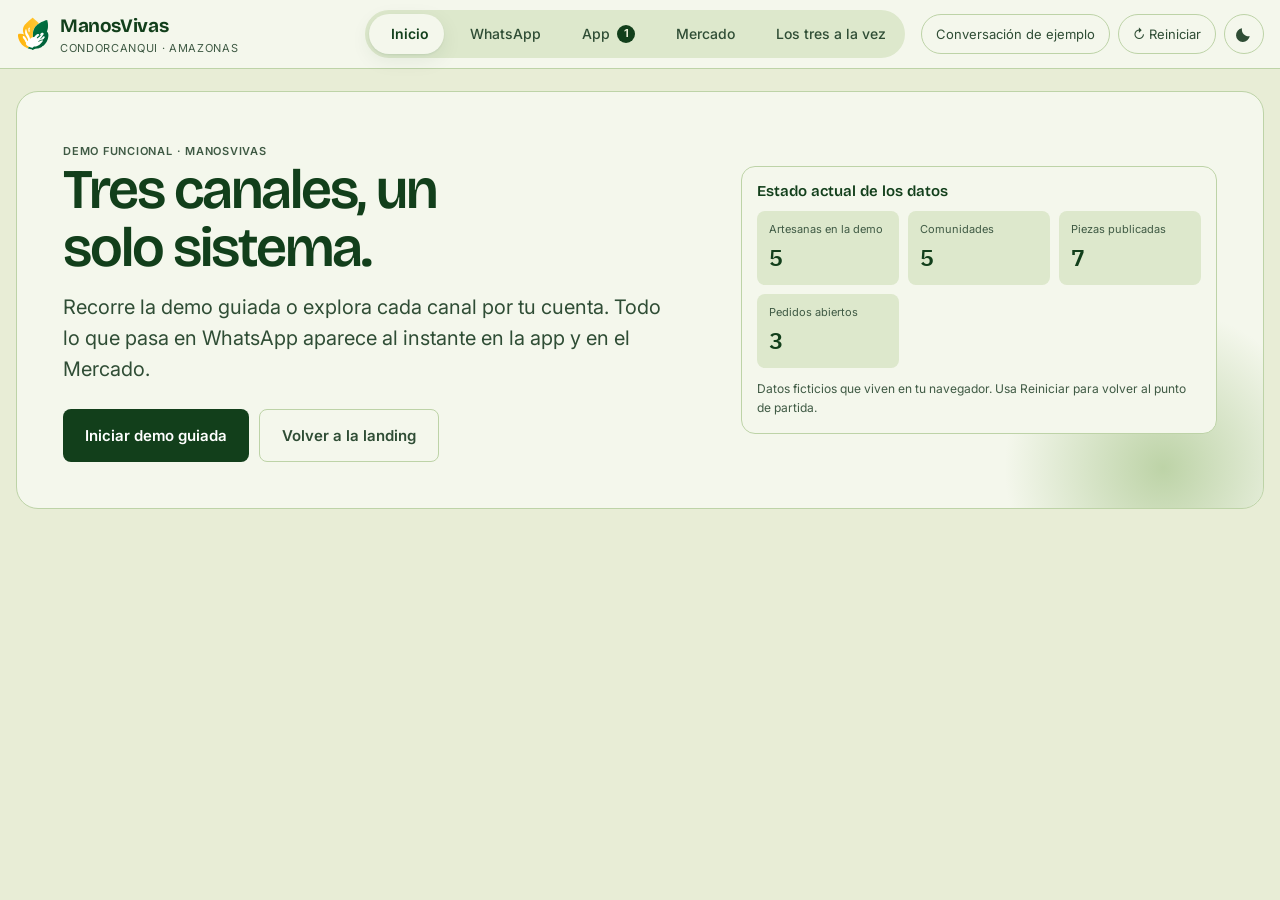
==== commit 60626b4d: "Agrega boton de tema claro y oscuro Hasta ahora el tema seguia al sistema y no se podia cambiar: al " ====
--- a/demo.html
+++ b/demo.html
@@ -11,6 +11,14 @@
 <link rel="preconnect" href="https://fonts.gstatic.com" crossorigin>
 <link rel="stylesheet" href="https://fonts.googleapis.com/css2?family=Bricolage+Grotesque:opsz,wght@12..96,500;12..96,600;12..96,700&family=IBM+Plex+Mono:wght@400;600;700&family=Inter:wght@400;500;600;700&display=swap">
 <link rel="stylesheet" href="css/estilos.css">
+<script>
+// Antes de pintar, para que no parpadee al recargar con tema fijado.
+try {
+  var t = localStorage.getItem('manosvivas.tema');
+  if (t === 'claro') document.documentElement.setAttribute('data-theme', 'light');
+  else if (t === 'oscuro') document.documentElement.setAttribute('data-theme', 'dark');
+} catch (e) {}
+</script>
 </head>
 <body>
 
@@ -23,6 +31,7 @@
   </div>
 </noscript>
 
+<script src="js/tema.js"></script>
 <script src="js/semilla.js"></script>
 <script src="js/almacen.js"></script>
 <script src="js/ui.js"></script>
--- a/css/estilos.css
+++ b/css/estilos.css
@@ -61,6 +61,8 @@
   --wa-sep: rgba(17, 27, 33, .09);
   --wa-dia: #FFFFFF;
   --wa-dia-tinta: #54656F;
+  --wa-cifrado: #FFF4C5;
+  --wa-cifrado-tinta: #7A6A2F;
   --wa-demo: #E7F0E4;
   --wa-demo-tinta: #2F4D35;
   --wa-demo-borde: #C6D8C0;
@@ -108,12 +110,16 @@
     --wa-burbuja-yo: #005C4B; --wa-burbuja-bot: #202C33; --wa-tinta: #E9EDEF;
     --wa-hora: #8696A0; --wa-icono: #8696A0; --wa-azul: #53BDEB; --wa-onda: #4A5A62;
     --wa-sep: rgba(233, 237, 239, .12); --wa-dia: #182229; --wa-dia-tinta: #8696A0;
-    --wa-demo: #15301B; --wa-demo-tinta: #BDD3A7; --wa-demo-borde: #2B5233;
+    --wa-cifrado: #182229;
+    --wa-cifrado-tinta: #FFD279;
+    --wa-cifrado: #182229;
+  --wa-cifrado-tinta: #FFD279;
+  --wa-demo: #15301B; --wa-demo-tinta: #BDD3A7; --wa-demo-borde: #2B5233;
     --wa-tapiz:
-      radial-gradient(circle at 18% 22%, rgba(233, 237, 239, .045) 0 2px, transparent 2px),
-      radial-gradient(circle at 72% 58%, rgba(233, 237, 239, .04) 0 2px, transparent 2px),
-      radial-gradient(circle at 44% 82%, rgba(233, 237, 239, .035) 0 2px, transparent 2px),
-      radial-gradient(circle at 88% 14%, rgba(233, 237, 239, .03) 0 2px, transparent 2px);
+      radial-gradient(circle at 18% 22%, rgba(233, 237, 239, .08) 0 2.4px, transparent 2px),
+      radial-gradient(circle at 72% 58%, rgba(233, 237, 239, .07) 0 2.4px, transparent 2px),
+      radial-gradient(circle at 44% 82%, rgba(233, 237, 239, .06) 0 2.4px, transparent 2px),
+      radial-gradient(circle at 88% 14%, rgba(233, 237, 239, .055) 0 2.4px, transparent 2px);
     --sombra: 0 1px 2px rgba(0,0,0,.4), 0 6px 20px rgba(0,0,0,.35);
     --sombra-alta: 0 10px 40px rgba(0,0,0,.6);
     color-scheme: dark;
@@ -146,10 +152,10 @@
   --wa-sep: rgba(233, 237, 239, .12); --wa-dia: #182229; --wa-dia-tinta: #8696A0;
   --wa-demo: #15301B; --wa-demo-tinta: #BDD3A7; --wa-demo-borde: #2B5233;
   --wa-tapiz:
-    radial-gradient(circle at 18% 22%, rgba(233, 237, 239, .045) 0 2px, transparent 2px),
-    radial-gradient(circle at 72% 58%, rgba(233, 237, 239, .04) 0 2px, transparent 2px),
-    radial-gradient(circle at 44% 82%, rgba(233, 237, 239, .035) 0 2px, transparent 2px),
-    radial-gradient(circle at 88% 14%, rgba(233, 237, 239, .03) 0 2px, transparent 2px);
+    radial-gradient(circle at 18% 22%, rgba(233, 237, 239, .08) 0 2.4px, transparent 2px),
+    radial-gradient(circle at 72% 58%, rgba(233, 237, 239, .07) 0 2.4px, transparent 2px),
+    radial-gradient(circle at 44% 82%, rgba(233, 237, 239, .06) 0 2.4px, transparent 2px),
+    radial-gradient(circle at 88% 14%, rgba(233, 237, 239, .055) 0 2.4px, transparent 2px);
   --sombra: 0 1px 2px rgba(0,0,0,.4), 0 6px 20px rgba(0,0,0,.35);
   --sombra-alta: 0 10px 40px rgba(0,0,0,.6);
   color-scheme: dark;
@@ -225,6 +231,7 @@
   display: inline-flex; align-items: center; gap: 6px; transition: border-color .18s, color .18s;
 }
 .boton-icono:hover { border-color: var(--borde-fuerte); color: var(--tinta); }
+.boton-tema { width: 40px; padding: 0; justify-content: center; }
 .boton-icono--fuerte { background: var(--rio); color: #fff; border-color: var(--rio); font-weight: 600; }
 .boton-icono--fuerte:hover { color: #fff; filter: brightness(1.06); }
 :root[data-theme="dark"] .boton-icono--fuerte { color: #06130F; }
@@ -248,7 +255,7 @@
   border: 1px solid var(--borde-fuerte); border-radius: 30px;
   background: var(--superficie); box-shadow: var(--sombra-alta);
   overflow: hidden; display: flex; flex-direction: column;
-  height: min(760px, calc(100dvh - 190px)); min-height: 520px;
+  height: min(840px, calc(100dvh - 180px)); min-height: 520px;
 }
 .sincronia .telefono { height: min(700px, calc(100dvh - 210px)); box-shadow: var(--sombra); }
 
@@ -287,17 +294,23 @@
 .wa__estado { font-size: 12.5px; opacity: .85; line-height: 1.3; }
 
 /* selector de persona: es de la demo, no de WhatsApp */
+/* Franja de la demo, no de WhatsApp: se mantiene discreta para no romper la ilusión. */
 .wa__persona {
-  flex: none; display: flex; align-items: center; gap: 8px; flex-wrap: wrap;
+  flex: none; display: flex; align-items: center; gap: 6px;
   background: var(--wa-demo); color: var(--wa-demo-tinta);
-  padding: 7px 12px; font-size: 11.5px; border-bottom: 1px solid var(--wa-demo-borde);
-}
-.wa__persona label { opacity: .75; }
+  padding: 3px 10px; font-size: 10.5px; border-bottom: 1px solid var(--wa-demo-borde);
+}
+.wa__persona label { opacity: .7; letter-spacing: .04em; text-transform: uppercase; font-weight: 600; font-size: 9.5px; }
 .wa__persona select {
-  background: var(--superficie); color: var(--tinta); border: 1px solid var(--wa-demo-borde);
-  border-radius: 999px; padding: 5px 10px; font-size: 12px; min-height: 30px; max-width: 170px;
-}
-#wa-comunidad { opacity: .7; }
+  background: transparent; color: inherit; border: 0; font: inherit; font-size: 11px;
+  font-weight: 600; padding: 2px 16px 2px 4px; min-height: 22px; max-width: 150px;
+  cursor: pointer; appearance: none;
+  background-image: linear-gradient(45deg, transparent 50%, currentColor 50%), linear-gradient(135deg, currentColor 50%, transparent 50%);
+  background-position: calc(100% - 8px) 10px, calc(100% - 4px) 10px;
+  background-size: 4px 4px, 4px 4px; background-repeat: no-repeat;
+}
+.wa__persona select:hover { text-decoration: underline; }
+#wa-comunidad { opacity: .6; margin-left: auto; }
 
 /* hilo con fondo de papel tapiz */
 .wa__hilo {
@@ -307,7 +320,15 @@
   background-image: var(--wa-tapiz);
   background-size: 260px 260px;
 }
-.wa__dia, .burbuja, .tarjeta-wa, .chips, .escribiendo { flex: 0 0 auto; }
+.wa__dia, .burbuja, .tarjeta-wa, .chips, .escribiendo, .wa__cifrado { flex: 0 0 auto; }
+/* con pocos mensajes la conversación se apoya abajo, no flota arriba */
+.wa__relleno { flex: 1 1 auto; min-height: 0; }
+.wa__cifrado {
+  align-self: center; max-width: 88%; text-align: center; margin: 0 0 8px;
+  background: var(--wa-cifrado); color: var(--wa-cifrado-tinta);
+  font-size: 12px; line-height: 1.4; padding: 6px 12px; border-radius: 8px;
+  box-shadow: 0 1px .5px rgba(11, 20, 26, .13);
+}
 .wa__dia {
   align-self: center; background: var(--wa-dia); color: var(--wa-dia-tinta);
   font-size: 12.5px; padding: 5px 12px; border-radius: 8px; margin: 8px 0 6px;
